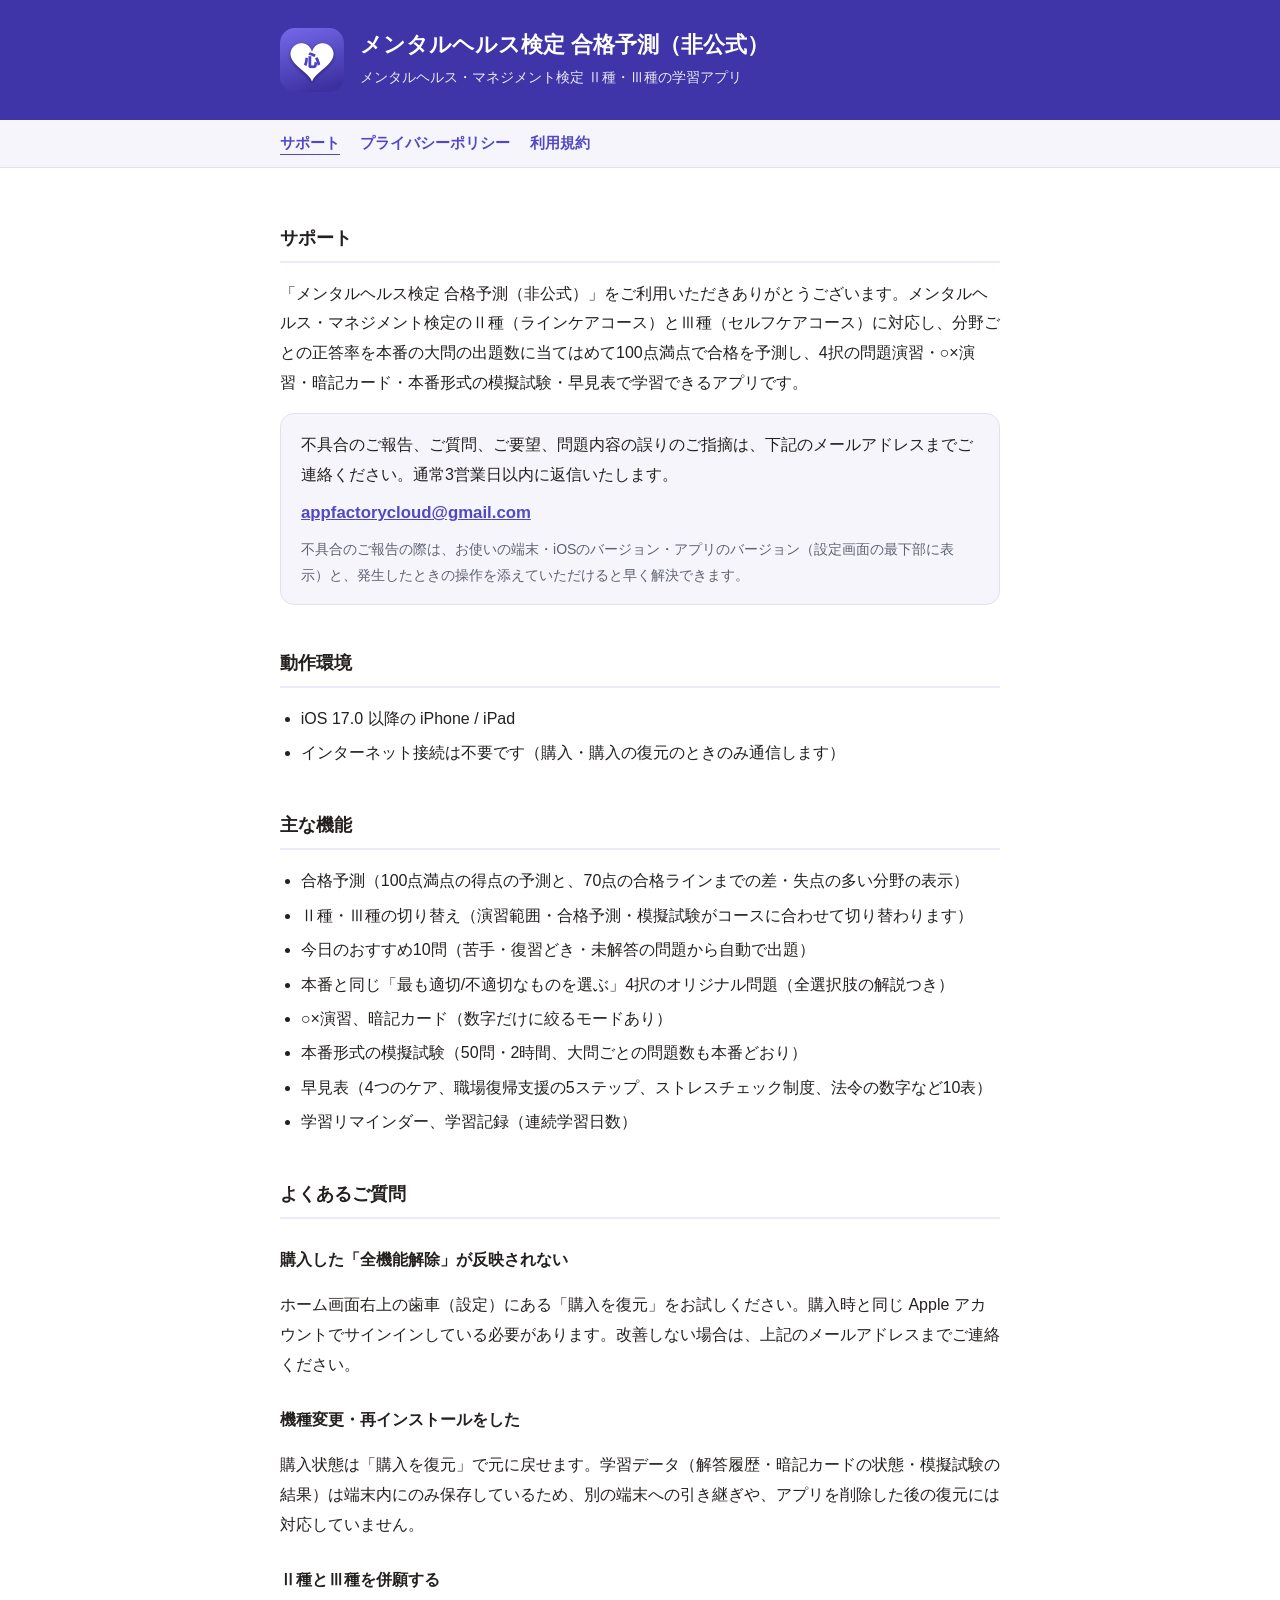
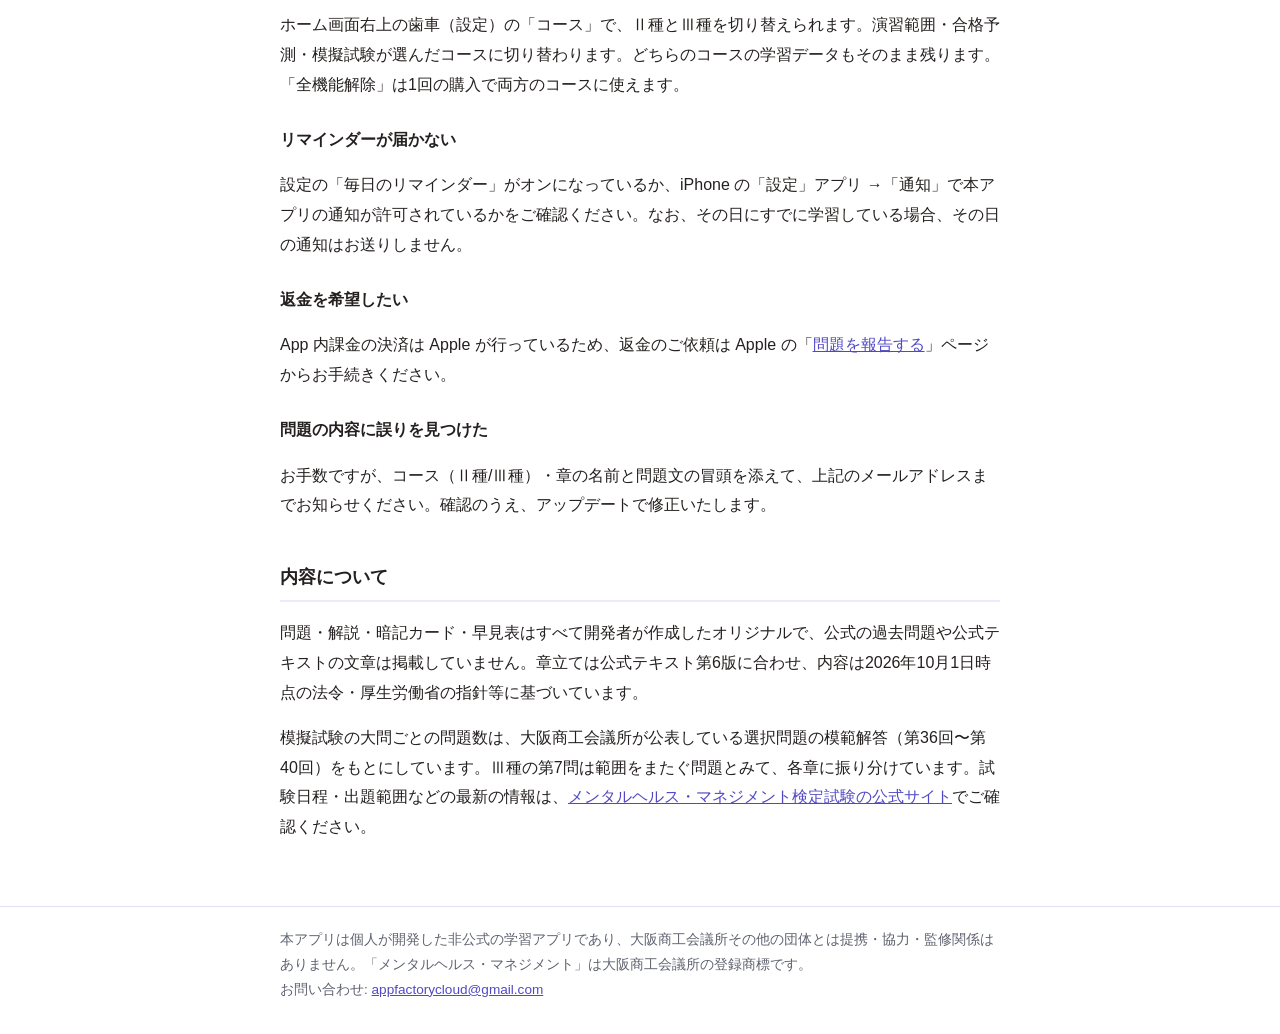
==== docs/index.html @ 915b4c31 "メンタルヘルス検定アプリのサポート・プライバシーポリシー・利用規約ページ Co-Authored-By: Claude Opus 5.5 <noreply@anthropic.com>" ====
<!DOCTYPE html>
<html lang="ja">
<head>
<meta charset="UTF-8">
<meta name="viewport" content="width=device-width, initial-scale=1.0">
<title>サポート | メンタルヘルス検定 合格予測（非公式）</title>
<meta name="description" content="メンタルヘルス検定 合格予測（非公式）のサポートページ。お問い合わせ先とよくあるご質問。">
<link rel="icon" href="icon.png">
<link rel="apple-touch-icon" href="icon.png">
<link rel="stylesheet" href="style.css">
</head>
<body>
<header>
  <div class="inner">
    <img src="icon.png" alt="">
    <div>
      <h1>メンタルヘルス検定 合格予測<span class="nowrap">（非公式）</span></h1>
      <p>メンタルヘルス・マネジメント検定 Ⅱ種・Ⅲ種の学習アプリ</p>
    </div>
  </div>
</header>
<nav>
  <div class="inner">
    <a href="index.html" aria-current="page">サポート</a>
    <a href="privacy.html">プライバシーポリシー</a>
    <a href="terms.html">利用規約</a>
  </div>
</nav>
<main>
<h2>サポート</h2>
<p>「メンタルヘルス検定 合格予測（非公式）」をご利用いただきありがとうございます。メンタルヘルス・マネジメント検定のⅡ種（ラインケアコース）とⅢ種（セルフケアコース）に対応し、分野ごとの正答率を本番の大問の出題数に当てはめて100点満点で合格を予測し、4択の問題演習・○×演習・暗記カード・本番形式の模擬試験・早見表で学習できるアプリです。</p>

<div class="card">
  <p style="margin:0">不具合のご報告、ご質問、ご要望、問題内容の誤りのご指摘は、下記のメールアドレスまでご連絡ください。通常3営業日以内に返信いたします。</p>
  <p class="contact" style="margin:8px 0 0"><a href="mailto:appfactorycloud@gmail.com?subject=%E3%80%90%E3%83%A1%E3%83%B3%E3%82%BF%E3%83%AB%E3%83%98%E3%83%AB%E3%82%B9%E6%A4%9C%E5%AE%9A%E3%80%91%E3%81%8A%E5%95%8F%E3%81%84%E5%90%88%E3%82%8F%E3%81%9B">appfactorycloud@gmail.com</a></p>
  <p class="note" style="margin:8px 0 0">不具合のご報告の際は、お使いの端末・iOSのバージョン・アプリのバージョン（設定画面の最下部に表示）と、発生したときの操作を添えていただけると早く解決できます。</p>
</div>

<h2>動作環境</h2>
<ul>
  <li>iOS 17.0 以降の iPhone / iPad</li>
  <li>インターネット接続は不要です（購入・購入の復元のときのみ通信します）</li>
</ul>

<h2>主な機能</h2>
<ul>
  <li>合格予測（100点満点の得点の予測と、70点の合格ラインまでの差・失点の多い分野の表示）</li>
  <li>Ⅱ種・Ⅲ種の切り替え（演習範囲・合格予測・模擬試験がコースに合わせて切り替わります）</li>
  <li>今日のおすすめ10問（苦手・復習どき・未解答の問題から自動で出題）</li>
  <li>本番と同じ「最も適切/不適切なものを選ぶ」4択のオリジナル問題（全選択肢の解説つき）</li>
  <li>○×演習、暗記カード（数字だけに絞るモードあり）</li>
  <li>本番形式の模擬試験（50問・2時間、大問ごとの問題数も本番どおり）</li>
  <li>早見表（4つのケア、職場復帰支援の5ステップ、ストレスチェック制度、法令の数字など10表）</li>
  <li>学習リマインダー、学習記録（連続学習日数）</li>
</ul>

<h2>よくあるご質問</h2>
<h3>購入した「全機能解除」が反映されない</h3>
<p>ホーム画面右上の歯車（設定）にある「購入を復元」をお試しください。購入時と同じ Apple アカウントでサインインしている必要があります。改善しない場合は、上記のメールアドレスまでご連絡ください。</p>
<h3>機種変更・再インストールをした</h3>
<p>購入状態は「購入を復元」で元に戻せます。学習データ（解答履歴・暗記カードの状態・模擬試験の結果）は端末内にのみ保存しているため、別の端末への引き継ぎや、アプリを削除した後の復元には対応していません。</p>
<h3>Ⅱ種とⅢ種を併願する</h3>
<p>ホーム画面右上の歯車（設定）の「コース」で、Ⅱ種とⅢ種を切り替えられます。演習範囲・合格予測・模擬試験が選んだコースに切り替わります。どちらのコースの学習データもそのまま残ります。「全機能解除」は1回の購入で両方のコースに使えます。</p>
<h3>リマインダーが届かない</h3>
<p>設定の「毎日のリマインダー」がオンになっているか、iPhone の「設定」アプリ →「通知」で本アプリの通知が許可されているかをご確認ください。なお、その日にすでに学習している場合、その日の通知はお送りしません。</p>
<h3>返金を希望したい</h3>
<p>App 内課金の決済は Apple が行っているため、返金のご依頼は Apple の「<a href="https://reportaproblem.apple.com/">問題を報告する</a>」ページからお手続きください。</p>
<h3>問題の内容に誤りを見つけた</h3>
<p>お手数ですが、コース（Ⅱ種/Ⅲ種）・章の名前と問題文の冒頭を添えて、上記のメールアドレスまでお知らせください。確認のうえ、アップデートで修正いたします。</p>

<h2>内容について</h2>
<p>問題・解説・暗記カード・早見表はすべて開発者が作成したオリジナルで、公式の過去問題や公式テキストの文章は掲載していません。章立ては公式テキスト第6版に合わせ、内容は2026年10月1日時点の法令・厚生労働省の指針等に基づいています。</p>
<p>模擬試験の大問ごとの問題数は、大阪商工会議所が公表している選択問題の模範解答（第36回〜第40回）をもとにしています。Ⅲ種の第7問は範囲をまたぐ問題とみて、各章に振り分けています。試験日程・出題範囲などの最新の情報は、<a href="https://www.mental-health.ne.jp/">メンタルヘルス・マネジメント検定試験の公式サイト</a>でご確認ください。</p>

</main>
<footer>
  <div class="inner">
    本アプリは個人が開発した非公式の学習アプリであり、大阪商工会議所その他の団体とは提携・協力・監修関係はありません。「メンタルヘルス・マネジメント」は大阪商工会議所の登録商標です。<br>
    お問い合わせ: <a href="mailto:appfactorycloud@gmail.com">appfactorycloud@gmail.com</a>
  </div>
</footer>
</body>
</html>
---- docs/style.css ----
:root {
  --brand: #5149c4;
  --header: #3f35a8;
  --brand-soft: #eceafb;
  --ink: #24201f;
  --muted: #5f6370;
  --bg: #ffffff;
  --surface: #f6f5fc;
  --line: #e2e0f2;
}
@media (prefers-color-scheme: dark) {
  :root {
    --brand: #a39dff;
    --header: #2b2470;
    --brand-soft: #23213f;
    --ink: #f4eff0;
    --muted: #a7aabb;
    --bg: #13121c;
    --surface: #1c1a2a;
    --line: #2e2b45;
  }
}
* { box-sizing: border-box; }
html { -webkit-text-size-adjust: 100%; }
body {
  overflow-wrap: anywhere;
  margin: 0;
  font-family: -apple-system, BlinkMacSystemFont, "Hiragino Sans", "Hiragino Kaku Gothic ProN", "Noto Sans JP", sans-serif;
  line-height: 1.85;
  color: var(--ink);
  background: var(--bg);
}
header { background: var(--header); color: #fff; }
header .inner, main, footer .inner { max-width: 760px; margin: 0 auto; padding: 0 20px; }
header .inner { padding-top: 28px; padding-bottom: 28px; display: flex; gap: 16px; align-items: center; }
header img { width: 64px; height: 64px; border-radius: 15px; flex: none; }
header h1 { margin: 0; font-size: 1.35rem; line-height: 1.4; overflow-wrap: anywhere; }
header p { margin: 4px 0 0; opacity: 0.9; font-size: 0.9rem; }
nav { border-bottom: 1px solid var(--line); background: var(--surface); }
nav .inner { max-width: 760px; margin: 0 auto; padding: 10px 20px; display: flex; gap: 20px; flex-wrap: wrap; font-size: 0.92rem; }
a { color: var(--brand); }
nav a { text-decoration: none; font-weight: 600; }
nav a[aria-current="page"] { text-decoration: underline; text-underline-offset: 6px; }
main { padding-top: 12px; padding-bottom: 48px; }
h2 { font-size: 1.15rem; margin: 2.2em 0 0.6em; padding-bottom: 6px; border-bottom: 2px solid var(--brand-soft); }
h3 { font-size: 1rem; margin: 1.6em 0 0.3em; }
.updated { color: var(--muted); font-size: 0.88rem; }
.card { background: var(--surface); border: 1px solid var(--line); border-radius: 14px; padding: 16px 20px; margin: 16px 0; }
.contact { font-size: 1.05rem; font-weight: 700; word-break: break-all; }
.note { color: var(--muted); font-size: 0.88rem; }
ul { padding-left: 1.3em; }
li { margin: 0.3em 0; }
footer { border-top: 1px solid var(--line); color: var(--muted); font-size: 0.85rem; }
footer .inner { padding-top: 20px; padding-bottom: 32px; }
.nowrap { white-space: nowrap; }
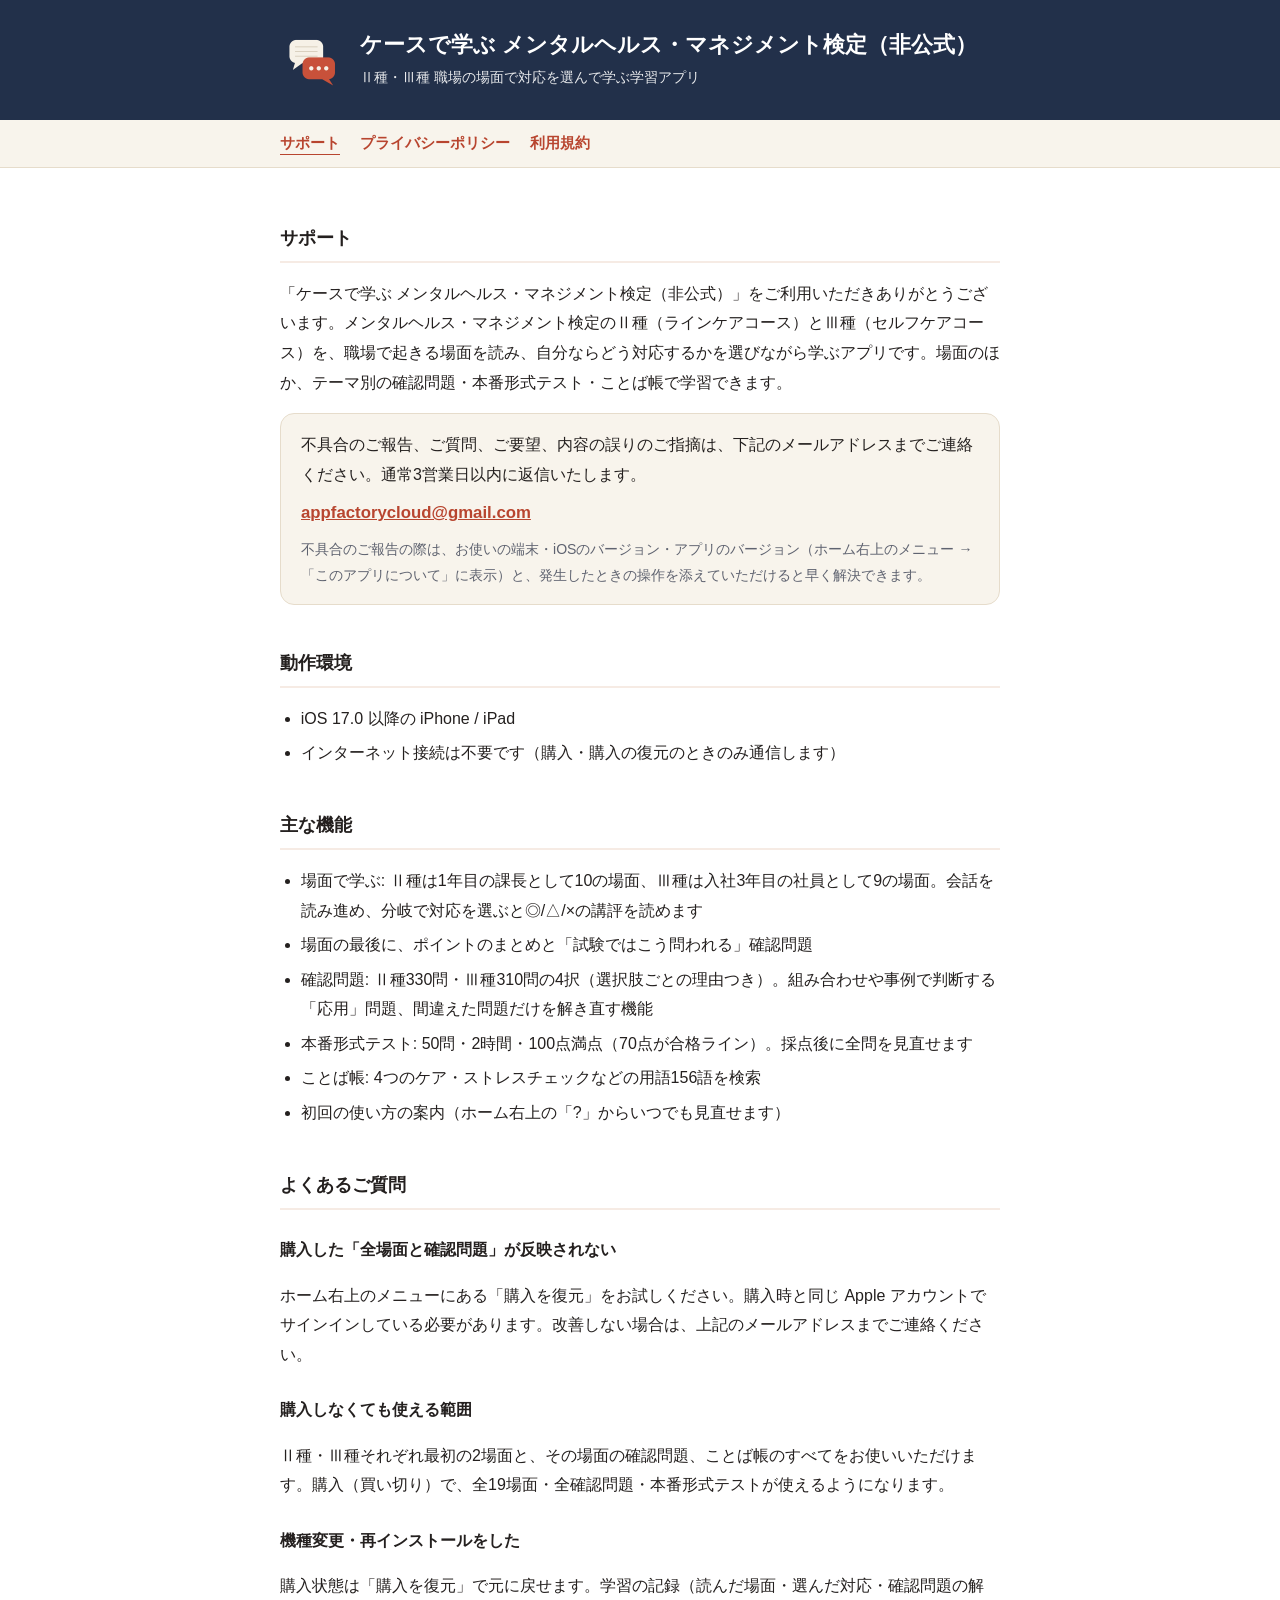
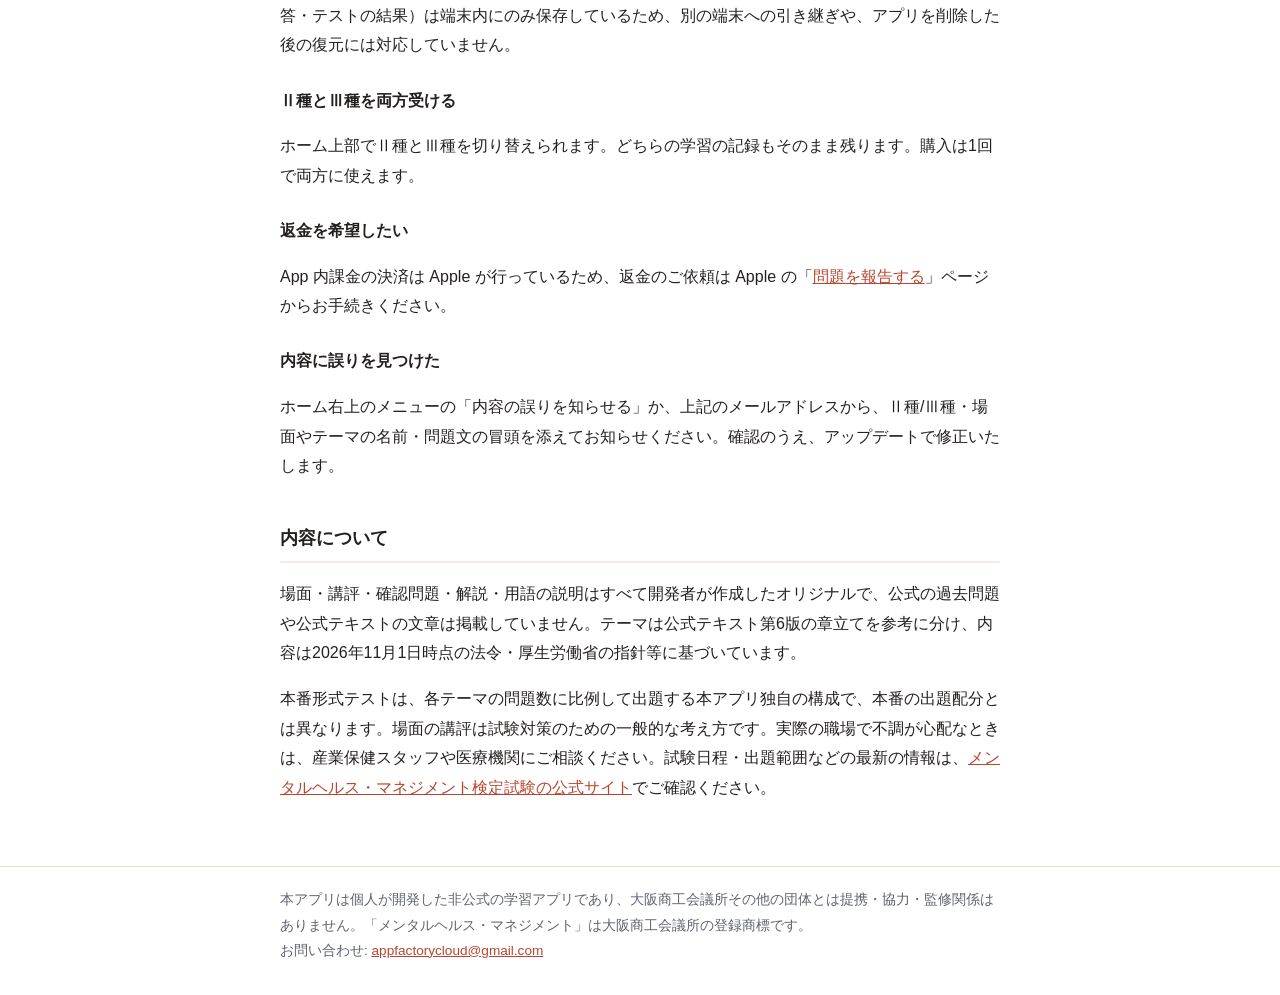
==== commit 7432dc78: "ケースで学ぶ版(1.0再提出)に合わせてサポート・プライバシーポリシー・利用規約を更新 Co-Authored-By: Claude Opus 5.5 <noreply@anthropic.com>" ====
--- a/docs/index.html
+++ b/docs/index.html
@@ -3,8 +3,8 @@
 <head>
 <meta charset="UTF-8">
 <meta name="viewport" content="width=device-width, initial-scale=1.0">
-<title>サポート | メンタルヘルス検定 合格予測（非公式）</title>
-<meta name="description" content="メンタルヘルス検定 合格予測（非公式）のサポートページ。お問い合わせ先とよくあるご質問。">
+<title>サポート | ケースで学ぶ メンタルヘルス・マネジメント検定（非公式）</title>
+<meta name="description" content="ケースで学ぶ メンタルヘルス・マネジメント検定（非公式）のサポートページ。お問い合わせ先とよくあるご質問。">
 <link rel="icon" href="icon.png">
 <link rel="apple-touch-icon" href="icon.png">
 <link rel="stylesheet" href="style.css">
@@ -14,8 +14,8 @@
   <div class="inner">
     <img src="icon.png" alt="">
     <div>
-      <h1>メンタルヘルス検定 合格予測<span class="nowrap">（非公式）</span></h1>
-      <p>メンタルヘルス・マネジメント検定 Ⅱ種・Ⅲ種の学習アプリ</p>
+      <h1>ケースで学ぶ メンタルヘルス・マネジメント検定<span class="nowrap">（非公式）</span></h1>
+      <p>Ⅱ種・Ⅲ種 職場の場面で対応を選んで学ぶ学習アプリ</p>
     </div>
   </div>
 </header>
@@ -28,12 +28,12 @@
 </nav>
 <main>
 <h2>サポート</h2>
-<p>「メンタルヘルス検定 合格予測（非公式）」をご利用いただきありがとうございます。メンタルヘルス・マネジメント検定のⅡ種（ラインケアコース）とⅢ種（セルフケアコース）に対応し、分野ごとの正答率を本番の大問の出題数に当てはめて100点満点で合格を予測し、4択の問題演習・○×演習・暗記カード・本番形式の模擬試験・早見表で学習できるアプリです。</p>
+<p>「ケースで学ぶ メンタルヘルス・マネジメント検定（非公式）」をご利用いただきありがとうございます。メンタルヘルス・マネジメント検定のⅡ種（ラインケアコース）とⅢ種（セルフケアコース）を、職場で起きる場面を読み、自分ならどう対応するかを選びながら学ぶアプリです。場面のほか、テーマ別の確認問題・本番形式テスト・ことば帳で学習できます。</p>
 
 <div class="card">
-  <p style="margin:0">不具合のご報告、ご質問、ご要望、問題内容の誤りのご指摘は、下記のメールアドレスまでご連絡ください。通常3営業日以内に返信いたします。</p>
-  <p class="contact" style="margin:8px 0 0"><a href="mailto:appfactorycloud@gmail.com?subject=%E3%80%90%E3%83%A1%E3%83%B3%E3%82%BF%E3%83%AB%E3%83%98%E3%83%AB%E3%82%B9%E6%A4%9C%E5%AE%9A%E3%80%91%E3%81%8A%E5%95%8F%E3%81%84%E5%90%88%E3%82%8F%E3%81%9B">appfactorycloud@gmail.com</a></p>
-  <p class="note" style="margin:8px 0 0">不具合のご報告の際は、お使いの端末・iOSのバージョン・アプリのバージョン（設定画面の最下部に表示）と、発生したときの操作を添えていただけると早く解決できます。</p>
+  <p style="margin:0">不具合のご報告、ご質問、ご要望、内容の誤りのご指摘は、下記のメールアドレスまでご連絡ください。通常3営業日以内に返信いたします。</p>
+  <p class="contact" style="margin:8px 0 0"><a href="mailto:appfactorycloud@gmail.com?subject=%E3%80%90%E3%82%B1%E3%83%BC%E3%82%B9%E3%81%A7%E5%AD%A6%E3%81%B6%20%E3%83%A1%E3%83%B3%E3%82%BF%E3%83%AB%E3%83%98%E3%83%AB%E3%82%B9%E3%80%91%E3%81%8A%E5%95%8F%E3%81%84%E5%90%88%E3%82%8F%E3%81%9B">appfactorycloud@gmail.com</a></p>
+  <p class="note" style="margin:8px 0 0">不具合のご報告の際は、お使いの端末・iOSのバージョン・アプリのバージョン（ホーム右上のメニュー →「このアプリについて」に表示）と、発生したときの操作を添えていただけると早く解決できます。</p>
 </div>
 
 <h2>動作環境</h2>
@@ -44,33 +44,31 @@
 
 <h2>主な機能</h2>
 <ul>
-  <li>合格予測（100点満点の得点の予測と、70点の合格ラインまでの差・失点の多い分野の表示）</li>
-  <li>Ⅱ種・Ⅲ種の切り替え（演習範囲・合格予測・模擬試験がコースに合わせて切り替わります）</li>
-  <li>今日のおすすめ10問（苦手・復習どき・未解答の問題から自動で出題）</li>
-  <li>本番と同じ「最も適切/不適切なものを選ぶ」4択のオリジナル問題（全選択肢の解説つき）</li>
-  <li>○×演習、暗記カード（数字だけに絞るモードあり）</li>
-  <li>本番形式の模擬試験（50問・2時間、大問ごとの問題数も本番どおり）</li>
-  <li>早見表（4つのケア、職場復帰支援の5ステップ、ストレスチェック制度、法令の数字など10表）</li>
-  <li>学習リマインダー、学習記録（連続学習日数）</li>
+  <li>場面で学ぶ: Ⅱ種は1年目の課長として10の場面、Ⅲ種は入社3年目の社員として9の場面。会話を読み進め、分岐で対応を選ぶと◎/△/×の講評を読めます</li>
+  <li>場面の最後に、ポイントのまとめと「試験ではこう問われる」確認問題</li>
+  <li>確認問題: Ⅱ種330問・Ⅲ種310問の4択（選択肢ごとの理由つき）。組み合わせや事例で判断する「応用」問題、間違えた問題だけを解き直す機能</li>
+  <li>本番形式テスト: 50問・2時間・100点満点（70点が合格ライン）。採点後に全問を見直せます</li>
+  <li>ことば帳: 4つのケア・ストレスチェックなどの用語156語を検索</li>
+  <li>初回の使い方の案内（ホーム右上の「?」からいつでも見直せます）</li>
 </ul>
 
 <h2>よくあるご質問</h2>
-<h3>購入した「全機能解除」が反映されない</h3>
-<p>ホーム画面右上の歯車（設定）にある「購入を復元」をお試しください。購入時と同じ Apple アカウントでサインインしている必要があります。改善しない場合は、上記のメールアドレスまでご連絡ください。</p>
+<h3>購入した「全場面と確認問題」が反映されない</h3>
+<p>ホーム右上のメニューにある「購入を復元」をお試しください。購入時と同じ Apple アカウントでサインインしている必要があります。改善しない場合は、上記のメールアドレスまでご連絡ください。</p>
+<h3>購入しなくても使える範囲</h3>
+<p>Ⅱ種・Ⅲ種それぞれ最初の2場面と、その場面の確認問題、ことば帳のすべてをお使いいただけます。購入（買い切り）で、全19場面・全確認問題・本番形式テストが使えるようになります。</p>
 <h3>機種変更・再インストールをした</h3>
-<p>購入状態は「購入を復元」で元に戻せます。学習データ（解答履歴・暗記カードの状態・模擬試験の結果）は端末内にのみ保存しているため、別の端末への引き継ぎや、アプリを削除した後の復元には対応していません。</p>
-<h3>Ⅱ種とⅢ種を併願する</h3>
-<p>ホーム画面右上の歯車（設定）の「コース」で、Ⅱ種とⅢ種を切り替えられます。演習範囲・合格予測・模擬試験が選んだコースに切り替わります。どちらのコースの学習データもそのまま残ります。「全機能解除」は1回の購入で両方のコースに使えます。</p>
-<h3>リマインダーが届かない</h3>
-<p>設定の「毎日のリマインダー」がオンになっているか、iPhone の「設定」アプリ →「通知」で本アプリの通知が許可されているかをご確認ください。なお、その日にすでに学習している場合、その日の通知はお送りしません。</p>
+<p>購入状態は「購入を復元」で元に戻せます。学習の記録（読んだ場面・選んだ対応・確認問題の解答・テストの結果）は端末内にのみ保存しているため、別の端末への引き継ぎや、アプリを削除した後の復元には対応していません。</p>
+<h3>Ⅱ種とⅢ種を両方受ける</h3>
+<p>ホーム上部でⅡ種とⅢ種を切り替えられます。どちらの学習の記録もそのまま残ります。購入は1回で両方に使えます。</p>
 <h3>返金を希望したい</h3>
 <p>App 内課金の決済は Apple が行っているため、返金のご依頼は Apple の「<a href="https://reportaproblem.apple.com/">問題を報告する</a>」ページからお手続きください。</p>
-<h3>問題の内容に誤りを見つけた</h3>
-<p>お手数ですが、コース（Ⅱ種/Ⅲ種）・章の名前と問題文の冒頭を添えて、上記のメールアドレスまでお知らせください。確認のうえ、アップデートで修正いたします。</p>
+<h3>内容に誤りを見つけた</h3>
+<p>ホーム右上のメニューの「内容の誤りを知らせる」か、上記のメールアドレスから、Ⅱ種/Ⅲ種・場面やテーマの名前・問題文の冒頭を添えてお知らせください。確認のうえ、アップデートで修正いたします。</p>
 
 <h2>内容について</h2>
-<p>問題・解説・暗記カード・早見表はすべて開発者が作成したオリジナルで、公式の過去問題や公式テキストの文章は掲載していません。章立ては公式テキスト第6版に合わせ、内容は2026年10月1日時点の法令・厚生労働省の指針等に基づいています。</p>
-<p>模擬試験の大問ごとの問題数は、大阪商工会議所が公表している選択問題の模範解答（第36回〜第40回）をもとにしています。Ⅲ種の第7問は範囲をまたぐ問題とみて、各章に振り分けています。試験日程・出題範囲などの最新の情報は、<a href="https://www.mental-health.ne.jp/">メンタルヘルス・マネジメント検定試験の公式サイト</a>でご確認ください。</p>
+<p>場面・講評・確認問題・解説・用語の説明はすべて開発者が作成したオリジナルで、公式の過去問題や公式テキストの文章は掲載していません。テーマは公式テキスト第6版の章立てを参考に分け、内容は2026年11月1日時点の法令・厚生労働省の指針等に基づいています。</p>
+<p>本番形式テストは、各テーマの問題数に比例して出題する本アプリ独自の構成で、本番の出題配分とは異なります。場面の講評は試験対策のための一般的な考え方です。実際の職場で不調が心配なときは、産業保健スタッフや医療機関にご相談ください。試験日程・出題範囲などの最新の情報は、<a href="https://www.mental-health.ne.jp/">メンタルヘルス・マネジメント検定試験の公式サイト</a>でご確認ください。</p>
 
 </main>
 <footer>
--- a/docs/style.css
+++ b/docs/style.css
@@ -1,23 +1,23 @@
 :root {
-  --brand: #5149c4;
-  --header: #3f35a8;
-  --brand-soft: #eceafb;
+  --brand: #b8452f;
+  --header: #22304a;
+  --brand-soft: #f6ebe4;
   --ink: #24201f;
   --muted: #5f6370;
   --bg: #ffffff;
-  --surface: #f6f5fc;
-  --line: #e2e0f2;
+  --surface: #f8f4ec;
+  --line: #e6dccb;
 }
 @media (prefers-color-scheme: dark) {
   :root {
-    --brand: #a39dff;
-    --header: #2b2470;
-    --brand-soft: #23213f;
+    --brand: #f0a089;
+    --header: #1a2438;
+    --brand-soft: #2e2320;
     --ink: #f4eff0;
     --muted: #a7aabb;
     --bg: #13121c;
-    --surface: #1c1a2a;
-    --line: #2e2b45;
+    --surface: #1f2128;
+    --line: #33363f;
   }
 }
 * { box-sizing: border-box; }
